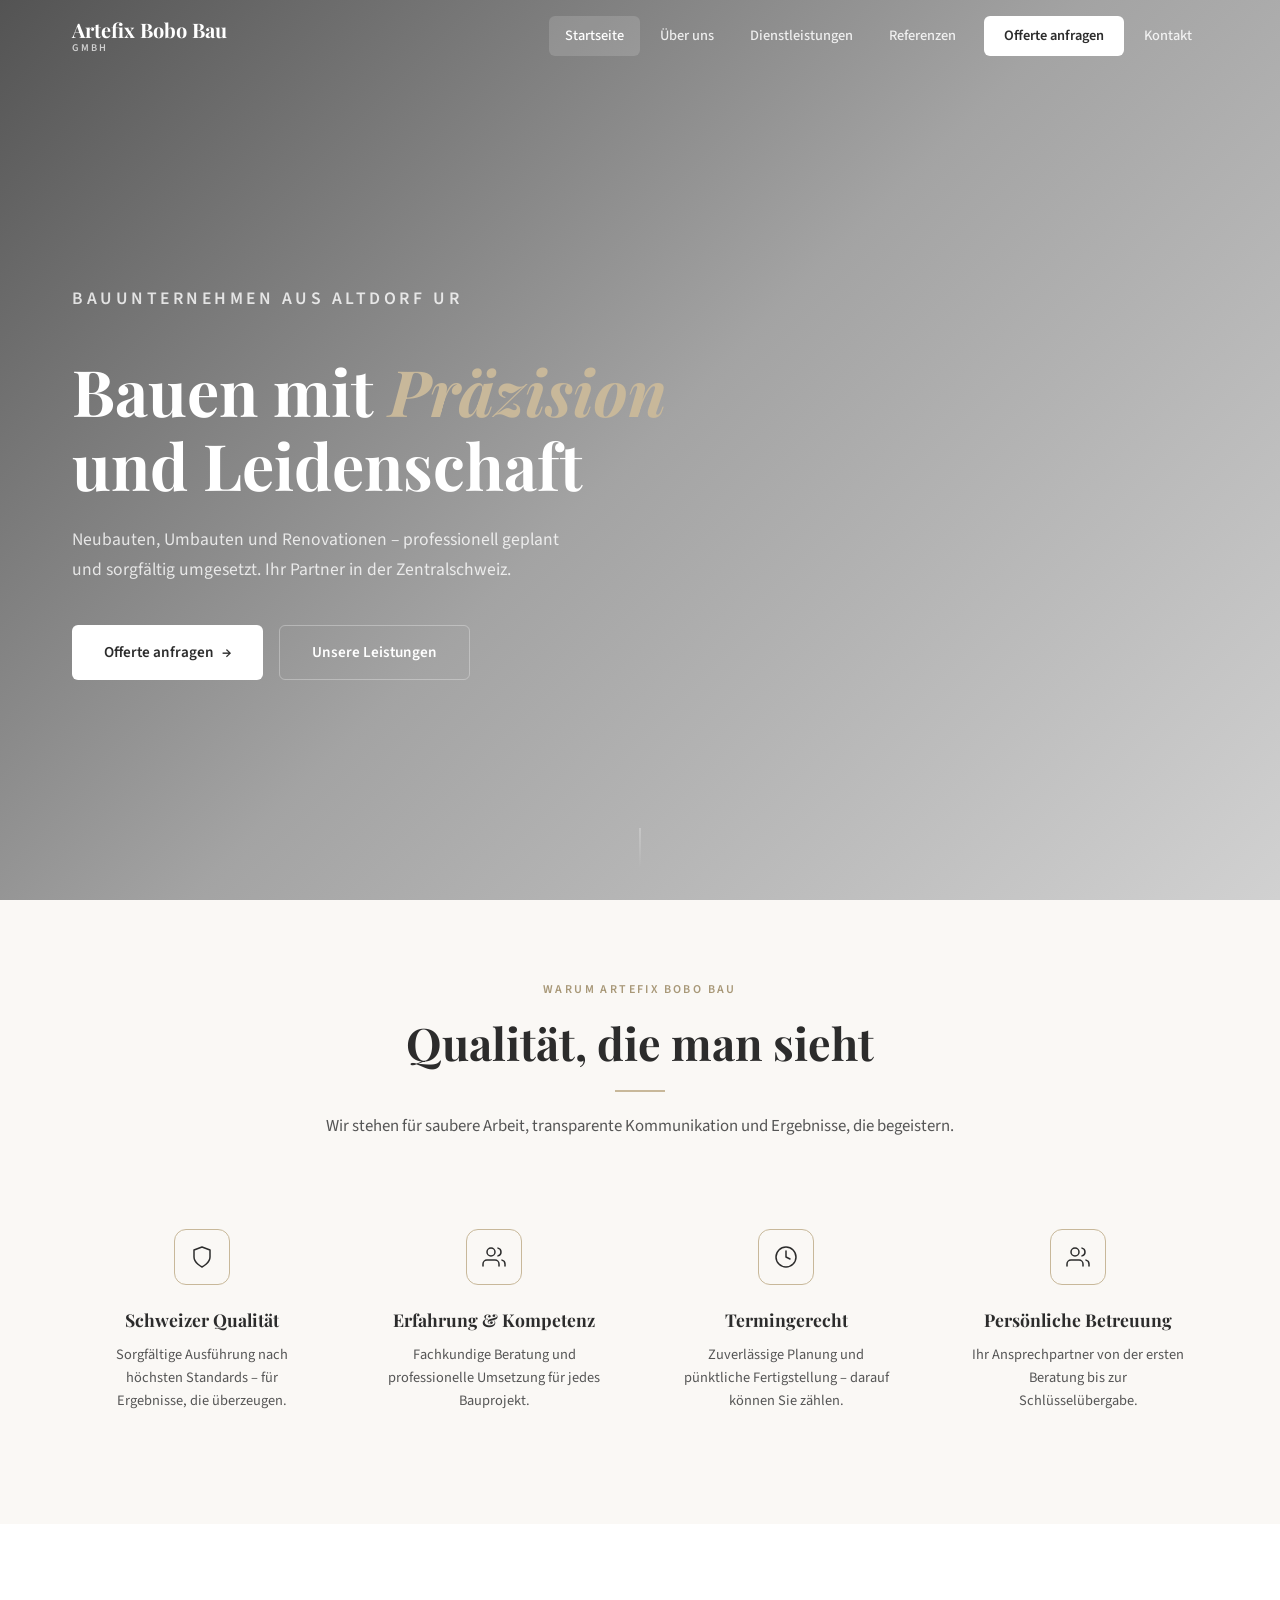
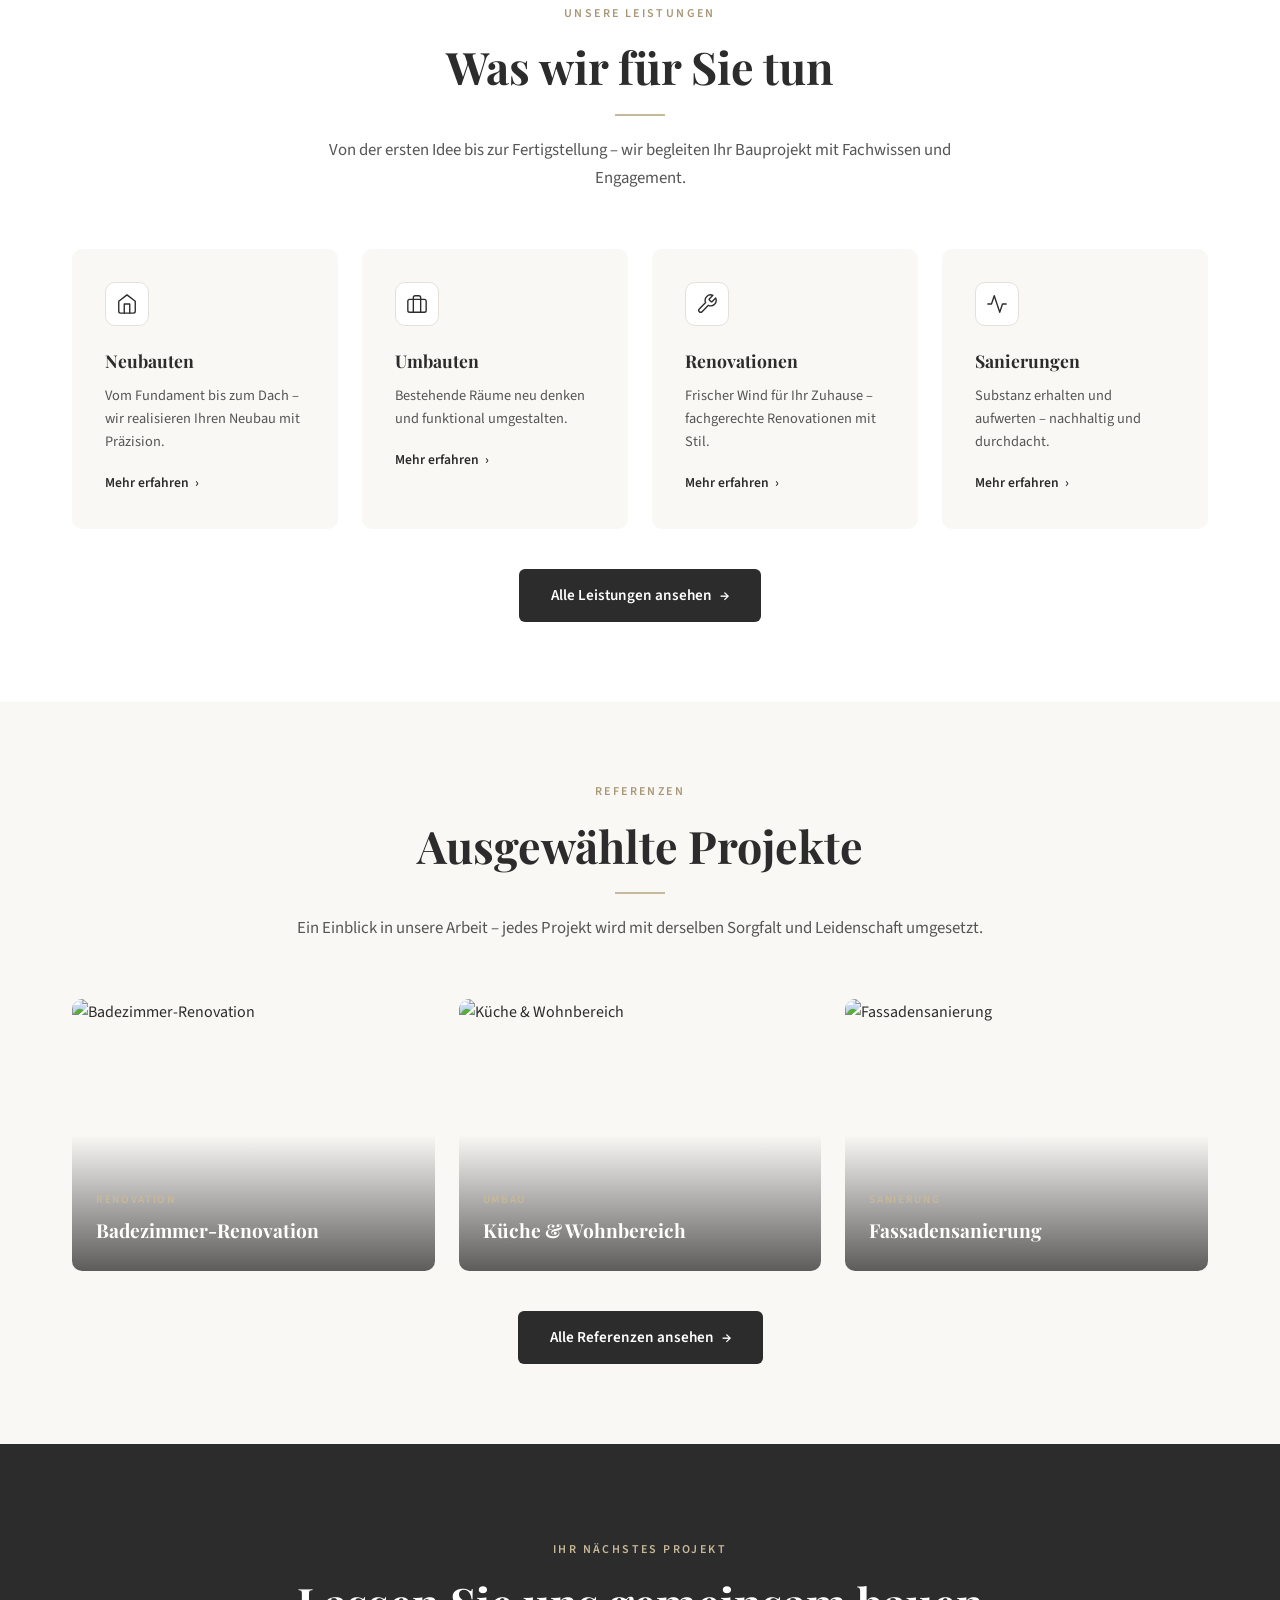
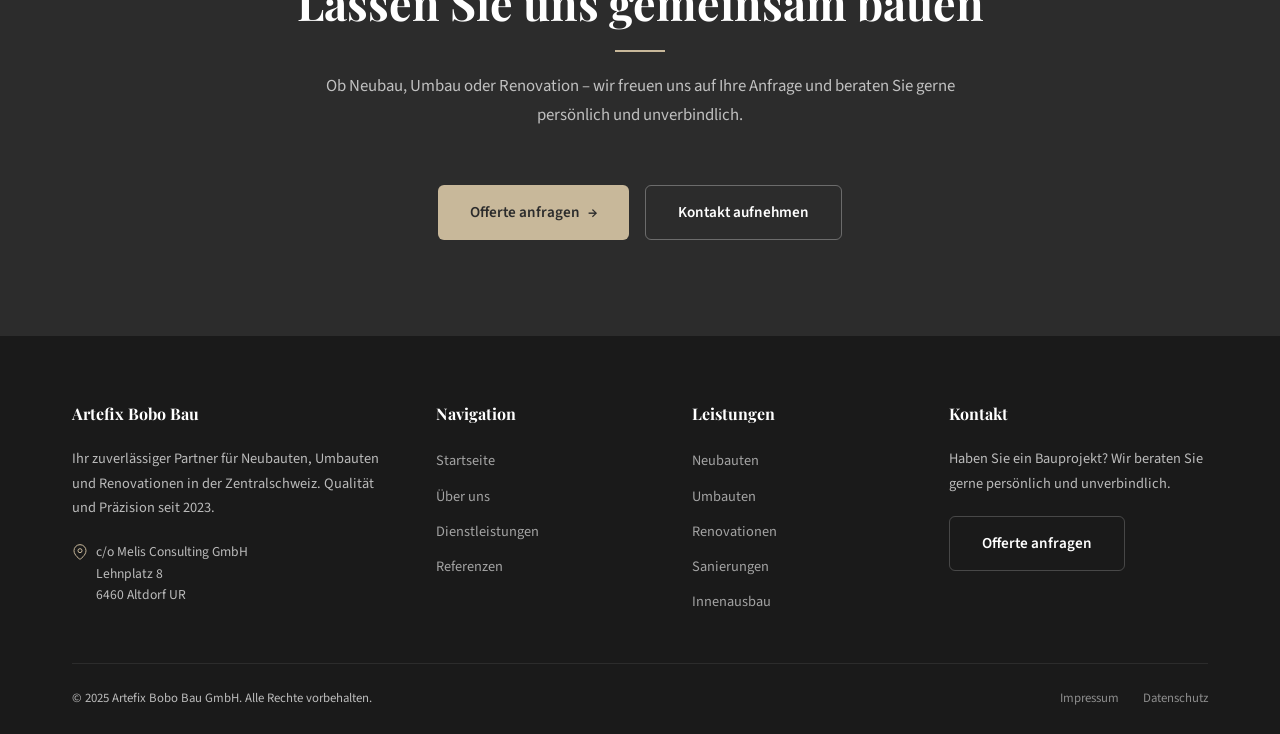
==== index.html @ a2125634 "Add files via upload" ====
<!DOCTYPE html>
<html lang="de">
<head>
  <!-- Zeichensatz und Viewport für responsive Darstellung -->
  <meta charset="UTF-8">
  <meta name="viewport" content="width=device-width, initial-scale=1.0">
  <title>Artefix Bobo Bau GmbH – Ihr Partner für Bau &amp; Renovation</title>
  <meta name="description" content="Artefix Bobo Bau GmbH – Ihr Bauunternehmen in Altdorf UR für Neubauten, Umbauten und Renovationen. Qualität und Präzision seit 2023.">

  <!-- Google Fonts – Playfair Display für Headlines, Source Sans 3 für Fliesstext -->
  <link rel="preconnect" href="https://fonts.googleapis.com">
  <link rel="preconnect" href="https://fonts.gstatic.com" crossorigin>
  <link href="https://fonts.googleapis.com/css2?family=Playfair+Display:ital,wght@0,400;0,700;1,400;1,700&family=Source+Sans+3:wght@300;400;500;600;700&display=swap" rel="stylesheet">

  <!-- Unser Stylesheet -->
  <link rel="stylesheet" href="style.css">
</head>
<body>

  <!-- ============================================================
       NAVIGATION – Die Hauptnavigation, fixiert oben am Bildschirm
       ============================================================ -->
  <nav class="navbar">
    <div class="container">
      <!-- Logo / Firmenname -->
      <a href="index.html" class="navbar-brand">
        <span class="brand-name">Artefix Bobo Bau</span>
        <span class="brand-sub">GMBH</span>
      </a>

      <!-- Desktop-Navigation – Links zu allen Seiten -->
      <ul class="nav-links">
        <li><a href="index.html" class="active">Startseite</a></li>
        <li><a href="ueber-uns.html">Über uns</a></li>
        <li><a href="dienstleistungen.html">Dienstleistungen</a></li>
        <li><a href="referenzen.html">Referenzen</a></li>
        <li><a href="offerte.html" class="nav-cta">Offerte anfragen</a></li>
        <li><a href="kontakt.html">Kontakt</a></li>
      </ul>

      <!-- Hamburger-Button für das mobile Menü (3 Striche) -->
      <button class="hamburger" aria-label="Menü öffnen">
        <span></span>
        <span></span>
        <span></span>
      </button>
    </div>
  </nav>

  <!-- Mobiles Menü – wird über JavaScript ein-/ausgeblendet -->
  <div class="mobile-menu">
    <a href="index.html">Startseite</a>
    <a href="ueber-uns.html">Über uns</a>
    <a href="dienstleistungen.html">Dienstleistungen</a>
    <a href="referenzen.html">Referenzen</a>
    <a href="offerte.html">Offerte anfragen</a>
    <a href="kontakt.html">Kontakt</a>
  </div>


  <!-- ============================================================
       HERO-BEREICH – Der grosse Einstieg mit Bild und Headline
       ============================================================ -->
  <section class="hero">
    <!-- Hintergrundbild -->
    <div class="hero-bg" style="background-image: url('https://d2xsxph8kpxj0f.cloudfront.net/310519663348252337/ZNyBL787S9xFMkHcUXksup/hero-construction-7pvhPLmcp8osfT7pZfqxTm.webp');"></div>

    <div class="container">
      <div class="hero-content">
        <!-- Kleine Überschrift über dem Haupttitel -->
        <p class="hero-eyebrow">Bauunternehmen aus Altdorf UR</p>

        <!-- Hauptüberschrift mit Akzentwort -->
        <h1>Bauen mit <span class="accent">Präzision</span> und Leidenschaft</h1>

        <!-- Kurzer Einführungstext -->
        <p>Neubauten, Umbauten und Renovationen – professionell geplant und sorgfältig umgesetzt. Ihr Partner in der Zentralschweiz.</p>

        <!-- CTA-Buttons -->
        <div class="hero-buttons">
          <a href="offerte.html" class="btn btn-primary">
            Offerte anfragen <span class="arrow">→</span>
          </a>
          <a href="dienstleistungen.html" class="btn btn-secondary">
            Unsere Leistungen
          </a>
        </div>
      </div>
    </div>

    <!-- Scroll-Hinweis unten im Hero -->
    <div class="hero-scroll">
      <div class="scroll-line"></div>
    </div>
  </section>


  <!-- ============================================================
       VERTRAUENSBEREICH – 4 Vorteile, die Vertrauen aufbauen
       ============================================================ -->
  <section class="trust-section">
    <div class="container">
      <!-- Sektionsüberschrift -->
      <div class="section-header fade-in">
        <p class="section-eyebrow">Warum Artefix Bobo Bau</p>
        <h2 class="section-title">Qualität, die man sieht</h2>
        <div class="section-line"></div>
        <p class="section-subtitle">Wir stehen für saubere Arbeit, transparente Kommunikation und Ergebnisse, die begeistern.</p>
      </div>

      <!-- Die 4 Vorteile als Karten -->
      <div class="trust-grid">
        <!-- Vorteil 1: Schweizer Qualität -->
        <div class="trust-item fade-in delay-1">
          <div class="trust-icon">
            <svg viewBox="0 0 24 24"><path d="M12 22s8-4 8-10V5l-8-3-8 3v7c0 6 8 10 8 10z"/></svg>
          </div>
          <h3>Schweizer Qualität</h3>
          <p>Sorgfältige Ausführung nach höchsten Standards – für Ergebnisse, die überzeugen.</p>
        </div>

        <!-- Vorteil 2: Erfahrung & Kompetenz -->
        <div class="trust-item fade-in delay-2">
          <div class="trust-icon">
            <svg viewBox="0 0 24 24"><path d="M17 21v-2a4 4 0 0 0-4-4H5a4 4 0 0 0-4 4v2"/><circle cx="9" cy="7" r="4"/><path d="M23 21v-2a4 4 0 0 0-3-3.87"/><path d="M16 3.13a4 4 0 0 1 0 7.75"/></svg>
          </div>
          <h3>Erfahrung &amp; Kompetenz</h3>
          <p>Fachkundige Beratung und professionelle Umsetzung für jedes Bauprojekt.</p>
        </div>

        <!-- Vorteil 3: Termingerecht -->
        <div class="trust-item fade-in delay-3">
          <div class="trust-icon">
            <svg viewBox="0 0 24 24"><circle cx="12" cy="12" r="10"/><polyline points="12 6 12 12 16 14"/></svg>
          </div>
          <h3>Termingerecht</h3>
          <p>Zuverlässige Planung und pünktliche Fertigstellung – darauf können Sie zählen.</p>
        </div>

        <!-- Vorteil 4: Persönliche Betreuung -->
        <div class="trust-item fade-in delay-4">
          <div class="trust-icon">
            <svg viewBox="0 0 24 24"><path d="M17 21v-2a4 4 0 0 0-4-4H5a4 4 0 0 0-4 4v2"/><circle cx="9" cy="7" r="4"/><path d="M23 21v-2a4 4 0 0 0-3-3.87"/><path d="M16 3.13a4 4 0 0 1 0 7.75"/></svg>
          </div>
          <h3>Persönliche Betreuung</h3>
          <p>Ihr Ansprechpartner von der ersten Beratung bis zur Schlüsselübergabe.</p>
        </div>
      </div>
    </div>
  </section>


  <!-- ============================================================
       DIENSTLEISTUNGEN-VORSCHAU – 4 Hauptleistungen als Karten
       ============================================================ -->
  <section class="services-preview">
    <div class="container">
      <div class="section-header fade-in">
        <p class="section-eyebrow">Unsere Leistungen</p>
        <h2 class="section-title">Was wir für Sie tun</h2>
        <div class="section-line"></div>
        <p class="section-subtitle">Von der ersten Idee bis zur Fertigstellung – wir begleiten Ihr Bauprojekt mit Fachwissen und Engagement.</p>
      </div>

      <div class="services-grid">
        <!-- Karte: Neubauten -->
        <a href="dienstleistungen.html" class="service-card fade-in delay-1">
          <div class="card-icon">
            <svg viewBox="0 0 24 24"><path d="M3 9l9-7 9 7v11a2 2 0 0 1-2 2H5a2 2 0 0 1-2-2z"/><polyline points="9 22 9 12 15 12 15 22"/></svg>
          </div>
          <h3>Neubauten</h3>
          <p>Vom Fundament bis zum Dach – wir realisieren Ihren Neubau mit Präzision.</p>
          <span class="card-link">Mehr erfahren <span class="arrow">›</span></span>
        </a>

        <!-- Karte: Umbauten -->
        <a href="dienstleistungen.html" class="service-card fade-in delay-2">
          <div class="card-icon">
            <svg viewBox="0 0 24 24"><rect x="2" y="7" width="20" height="14" rx="2" ry="2"/><path d="M16 21V5a2 2 0 0 0-2-2h-4a2 2 0 0 0-2 2v16"/></svg>
          </div>
          <h3>Umbauten</h3>
          <p>Bestehende Räume neu denken und funktional umgestalten.</p>
          <span class="card-link">Mehr erfahren <span class="arrow">›</span></span>
        </a>

        <!-- Karte: Renovationen -->
        <a href="dienstleistungen.html" class="service-card fade-in delay-3">
          <div class="card-icon">
            <svg viewBox="0 0 24 24"><path d="M14.7 6.3a1 1 0 0 0 0 1.4l1.6 1.6a1 1 0 0 0 1.4 0l3.77-3.77a6 6 0 0 1-7.94 7.94l-6.91 6.91a2.12 2.12 0 0 1-3-3l6.91-6.91a6 6 0 0 1 7.94-7.94l-3.76 3.76z"/></svg>
          </div>
          <h3>Renovationen</h3>
          <p>Frischer Wind für Ihr Zuhause – fachgerechte Renovationen mit Stil.</p>
          <span class="card-link">Mehr erfahren <span class="arrow">›</span></span>
        </a>

        <!-- Karte: Sanierungen -->
        <a href="dienstleistungen.html" class="service-card fade-in delay-4">
          <div class="card-icon">
            <svg viewBox="0 0 24 24"><polyline points="22 12 18 12 15 21 9 3 6 12 2 12"/></svg>
          </div>
          <h3>Sanierungen</h3>
          <p>Substanz erhalten und aufwerten – nachhaltig und durchdacht.</p>
          <span class="card-link">Mehr erfahren <span class="arrow">›</span></span>
        </a>
      </div>

      <div class="center-btn fade-in">
        <a href="dienstleistungen.html" class="btn btn-dark">Alle Leistungen ansehen <span class="arrow">→</span></a>
      </div>
    </div>
  </section>


  <!-- ============================================================
       REFERENZEN-VORSCHAU – 3 Beispielprojekte mit Bildern
       ============================================================ -->
  <section class="references-preview">
    <div class="container">
      <div class="section-header fade-in">
        <p class="section-eyebrow">Referenzen</p>
        <h2 class="section-title">Ausgewählte Projekte</h2>
        <div class="section-line"></div>
        <p class="section-subtitle">Ein Einblick in unsere Arbeit – jedes Projekt wird mit derselben Sorgfalt und Leidenschaft umgesetzt.</p>
      </div>

      <div class="references-grid">
        <!-- Referenz 1: Badezimmer -->
        <div class="reference-card fade-in delay-1">
          <img src="https://d2xsxph8kpxj0f.cloudfront.net/310519663348252337/ZNyBL787S9xFMkHcUXksup/renovation-bathroom-GT8gTVnNJyG546KEWqYM2K.webp" alt="Badezimmer-Renovation" loading="lazy">
          <div class="card-overlay">
            <span class="card-tag">Renovation</span>
            <span class="card-title">Badezimmer-Renovation</span>
          </div>
        </div>

        <!-- Referenz 2: Küche -->
        <div class="reference-card fade-in delay-2">
          <img src="https://d2xsxph8kpxj0f.cloudfront.net/310519663348252337/ZNyBL787S9xFMkHcUXksup/kitchen-remodel-B4FqkYWvM2LK8wR2ts5jp8.webp" alt="Küche & Wohnbereich" loading="lazy">
          <div class="card-overlay">
            <span class="card-tag">Umbau</span>
            <span class="card-title">Küche &amp; Wohnbereich</span>
          </div>
        </div>

        <!-- Referenz 3: Fassade -->
        <div class="reference-card fade-in delay-3">
          <img src="https://d2xsxph8kpxj0f.cloudfront.net/310519663348252337/ZNyBL787S9xFMkHcUXksup/facade-work-JnAajxdcUPLHYqiF4d6e9M.webp" alt="Fassadensanierung" loading="lazy">
          <div class="card-overlay">
            <span class="card-tag">Sanierung</span>
            <span class="card-title">Fassadensanierung</span>
          </div>
        </div>
      </div>

      <div class="center-btn fade-in">
        <a href="referenzen.html" class="btn btn-dark">Alle Referenzen ansehen <span class="arrow">→</span></a>
      </div>
    </div>
  </section>


  <!-- ============================================================
       CTA-BEREICH – Aufruf zum Handeln
       ============================================================ -->
  <section class="cta-section">
    <div class="container">
      <div class="section-header fade-in">
        <p class="section-eyebrow">Ihr nächstes Projekt</p>
        <h2 class="section-title">Lassen Sie uns gemeinsam bauen</h2>
        <div class="section-line"></div>
        <p class="section-subtitle">Ob Neubau, Umbau oder Renovation – wir freuen uns auf Ihre Anfrage und beraten Sie gerne persönlich und unverbindlich.</p>
      </div>
      <div class="cta-buttons fade-in">
        <a href="offerte.html" class="btn btn-primary">Offerte anfragen <span class="arrow">→</span></a>
        <a href="kontakt.html" class="btn btn-secondary">Kontakt aufnehmen</a>
      </div>
    </div>
  </section>


  <!-- ============================================================
       FOOTER – Der Fussbereich mit Firmendaten und Links
       ============================================================ -->
  <footer class="footer">
    <div class="container">
      <div class="footer-grid">
        <!-- Spalte 1: Firmeninfos -->
        <div class="footer-brand">
          <h4>Artefix Bobo Bau</h4>
          <p>Ihr zuverlässiger Partner für Neubauten, Umbauten und Renovationen in der Zentralschweiz. Qualität und Präzision seit 2023.</p>
          <div class="footer-address">
            <svg viewBox="0 0 24 24"><path d="M21 10c0 7-9 13-9 13s-9-6-9-13a9 9 0 0 1 18 0z"/><circle cx="12" cy="10" r="3"/></svg>
            <span>c/o Melis Consulting GmbH<br>Lehnplatz 8<br>6460 Altdorf UR</span>
          </div>
        </div>

        <!-- Spalte 2: Navigation -->
        <div class="footer-nav">
          <h4>Navigation</h4>
          <ul>
            <li><a href="index.html">Startseite</a></li>
            <li><a href="ueber-uns.html">Über uns</a></li>
            <li><a href="dienstleistungen.html">Dienstleistungen</a></li>
            <li><a href="referenzen.html">Referenzen</a></li>
          </ul>
        </div>

        <!-- Spalte 3: Leistungen -->
        <div class="footer-nav">
          <h4>Leistungen</h4>
          <ul>
            <li><a href="dienstleistungen.html">Neubauten</a></li>
            <li><a href="dienstleistungen.html">Umbauten</a></li>
            <li><a href="dienstleistungen.html">Renovationen</a></li>
            <li><a href="dienstleistungen.html">Sanierungen</a></li>
            <li><a href="dienstleistungen.html">Innenausbau</a></li>
          </ul>
        </div>

        <!-- Spalte 4: Kontakt-CTA -->
        <div class="footer-cta">
          <h4>Kontakt</h4>
          <p>Haben Sie ein Bauprojekt? Wir beraten Sie gerne persönlich und unverbindlich.</p>
          <a href="offerte.html" class="btn btn-outline" style="color:#fff; border-color:rgba(255,255,255,0.2);">Offerte anfragen</a>
        </div>
      </div>

      <!-- Unterer Footer mit Copyright und rechtlichen Links -->
      <div class="footer-bottom">
        <span>&copy; 2025 Artefix Bobo Bau GmbH. Alle Rechte vorbehalten.</span>
        <div class="footer-legal">
          <a href="impressum.html">Impressum</a>
          <a href="datenschutz.html">Datenschutz</a>
        </div>
      </div>
    </div>
  </footer>

  <!-- JavaScript am Ende der Seite laden -->
  <script src="script.js"></script>
</body>
</html>
---- style.css ----
/* ============================================================
   style.css – Hauptstylesheet der Artefix Bobo Bau GmbH Website
   
   Design: «Alpine Precision» – Schweizer Minimalismus
   Farben: Warmweiss (#FAF8F5), Anthrazit (#2C2C2C), Sand (#C8B89A)
   Schriften: Playfair Display (Headlines), Source Sans 3 (Body)
   
   Dieses Stylesheet enthält alle Styles für die gesamte Website.
   Es ist in logische Abschnitte unterteilt, damit man sich
   schnell zurechtfindet.
   ============================================================ */

/* --- Grundeinstellungen (Reset & Basis) --- */
/* Damit alle Browser gleich aussehen, setzen wir Abstände zurück */
*, *::before, *::after {
  margin: 0;
  padding: 0;
  box-sizing: border-box;
}

/* CSS-Variablen – unsere Farbpalette und Schriften als zentrale Werte */
:root {
  --white: #FFFFFF;
  --warm-white: #FAF8F5;
  --sand-light: #E8E0D4;
  --sand: #C8B89A;
  --sand-dark: #A89878;
  --anthracite: #2C2C2C;
  --anthracite-light: #3D3D3D;
  --charcoal: #1A1A1A;
  --text-body: #555555;
  --text-muted: #888888;
  --border-light: #E5E0DA;
  --font-display: 'Playfair Display', Georgia, serif;
  --font-body: 'Source Sans 3', 'Segoe UI', Arial, sans-serif;
  --shadow-sm: 0 1px 3px rgba(0,0,0,0.06);
  --shadow-md: 0 4px 12px rgba(0,0,0,0.08);
  --shadow-lg: 0 8px 30px rgba(0,0,0,0.12);
  --transition: 0.3s ease;
}

/* Grundlegende Body-Einstellungen */
html {
  scroll-behavior: smooth;
  font-size: 16px;
}

body {
  font-family: var(--font-body);
  color: var(--anthracite);
  background-color: var(--white);
  line-height: 1.7;
  -webkit-font-smoothing: antialiased;
  -moz-osx-font-smoothing: grayscale;
}

/* Standard-Links */
a {
  color: inherit;
  text-decoration: none;
  transition: color var(--transition);
}

/* Bilder sollen nie über ihren Container hinausragen */
img {
  max-width: 100%;
  height: auto;
  display: block;
}

/* Container – zentriert den Inhalt und gibt seitlichen Abstand */
.container {
  width: 100%;
  max-width: 1200px;
  margin: 0 auto;
  padding: 0 1rem;
}

@media (min-width: 768px) {
  .container { padding: 0 1.5rem; }
}
@media (min-width: 1024px) {
  .container { padding: 0 2rem; }
}


/* ============================================================
   NAVIGATION – Die Hauptnavigation oben auf jeder Seite
   ============================================================ */

/* Der Navigationsbalken, fixiert oben am Bildschirm */
.navbar {
  position: fixed;
  top: 0;
  left: 0;
  right: 0;
  z-index: 1000;
  padding: 1rem 0;
  transition: background var(--transition), padding var(--transition), box-shadow var(--transition);
}

/* Wenn man scrollt, bekommt die Navigation einen Hintergrund */
.navbar.scrolled {
  background: rgba(255, 255, 255, 0.97);
  padding: 0.6rem 0;
  box-shadow: var(--shadow-sm);
  backdrop-filter: blur(10px);
}

.navbar .container {
  display: flex;
  align-items: center;
  justify-content: space-between;
}

/* Logo / Firmenname in der Navigation */
.navbar-brand {
  display: flex;
  flex-direction: column;
  line-height: 1.2;
}

.navbar-brand .brand-name {
  font-family: var(--font-display);
  font-size: 1.25rem;
  font-weight: 700;
  color: var(--white);
  transition: color var(--transition);
}

.navbar-brand .brand-sub {
  font-size: 0.65rem;
  font-weight: 600;
  letter-spacing: 0.2em;
  text-transform: uppercase;
  color: rgba(255,255,255,0.7);
  transition: color var(--transition);
}

/* Wenn gescrollt wird, werden die Texte dunkel */
.navbar.scrolled .brand-name { color: var(--anthracite); }
.navbar.scrolled .brand-sub { color: var(--text-muted); }

/* Desktop-Navigation – die Links nebeneinander */
.nav-links {
  display: none;
  list-style: none;
  align-items: center;
  gap: 0.25rem;
}

@media (min-width: 900px) {
  .nav-links { display: flex; }
}

.nav-links a {
  display: inline-block;
  padding: 0.5rem 1rem;
  font-size: 0.9rem;
  font-weight: 500;
  color: rgba(255,255,255,0.85);
  border-radius: 6px;
  transition: all var(--transition);
}

.nav-links a:hover {
  color: var(--white);
  background: rgba(255,255,255,0.1);
}

.nav-links a.active {
  color: var(--white);
  background: rgba(255,255,255,0.15);
}

.navbar.scrolled .nav-links a {
  color: var(--anthracite);
}

.navbar.scrolled .nav-links a:hover {
  color: var(--anthracite);
  background: var(--warm-white);
}

.navbar.scrolled .nav-links a.active {
  color: var(--anthracite);
  background: var(--warm-white);
}

/* CTA-Button in der Navigation (z.B. "Offerte anfragen") */
.nav-links .nav-cta {
  background: var(--white);
  color: var(--anthracite) !important;
  font-weight: 600;
  padding: 0.5rem 1.25rem;
  border-radius: 6px;
  margin-left: 0.5rem;
}

.nav-links .nav-cta:hover {
  background: var(--sand-light);
}

.navbar.scrolled .nav-links .nav-cta {
  background: var(--anthracite);
  color: var(--white) !important;
}

.navbar.scrolled .nav-links .nav-cta:hover {
  background: var(--anthracite-light);
}


/* --- Hamburger-Menü (Mobile) --- */
/* Der Button mit den drei Strichen für Mobile */
.hamburger {
  display: flex;
  flex-direction: column;
  gap: 5px;
  background: none;
  border: none;
  cursor: pointer;
  padding: 4px;
  z-index: 1001;
}

@media (min-width: 900px) {
  .hamburger { display: none; }
}

.hamburger span {
  display: block;
  width: 24px;
  height: 2px;
  background: var(--white);
  border-radius: 2px;
  transition: all var(--transition);
}

.navbar.scrolled .hamburger span {
  background: var(--anthracite);
}

/* Animation wenn das Menü offen ist */
.hamburger.open span:nth-child(1) {
  transform: translateY(7px) rotate(45deg);
}
.hamburger.open span:nth-child(2) {
  opacity: 0;
}
.hamburger.open span:nth-child(3) {
  transform: translateY(-7px) rotate(-45deg);
}

/* Das mobile Menü, das von oben reinfährt */
.mobile-menu {
  position: fixed;
  top: 0;
  left: 0;
  right: 0;
  bottom: 0;
  background: var(--white);
  z-index: 999;
  display: flex;
  flex-direction: column;
  justify-content: center;
  align-items: center;
  gap: 0.5rem;
  transform: translateY(-100%);
  transition: transform 0.4s ease;
}

.mobile-menu.open {
  transform: translateY(0);
}

.mobile-menu a {
  font-family: var(--font-display);
  font-size: 1.5rem;
  color: var(--anthracite);
  padding: 0.75rem 2rem;
  border-radius: 8px;
  transition: background var(--transition);
}

.mobile-menu a:hover {
  background: var(--warm-white);
}


/* ============================================================
   HERO-BEREICH – Der grosse Einstiegsbereich auf der Startseite
   ============================================================ */

.hero {
  position: relative;
  min-height: 100vh;
  display: flex;
  align-items: center;
  overflow: hidden;
}

/* Das Hintergrundbild des Hero-Bereichs */
.hero-bg {
  position: absolute;
  inset: 0;
  background-size: cover;
  background-position: center;
  background-repeat: no-repeat;
}

/* Dunkler Verlauf über dem Bild, damit der Text lesbar ist */
.hero-bg::after {
  content: '';
  position: absolute;
  inset: 0;
  background: linear-gradient(
    135deg,
    rgba(26, 26, 26, 0.75) 0%,
    rgba(26, 26, 26, 0.4) 50%,
    rgba(26, 26, 26, 0.2) 100%
  );
}

.hero-content {
  position: relative;
  z-index: 2;
  max-width: 650px;
  padding: 8rem 0 4rem;
}

/* Kleine Überschrift über dem Haupttitel */
.hero-eyebrow {
  font-size: 0.75rem;
  font-weight: 600;
  letter-spacing: 0.2em;
  text-transform: uppercase;
  color: var(--sand);
  margin-bottom: 1.5rem;
}

.hero h1 {
  font-family: var(--font-display);
  font-size: clamp(2.5rem, 5vw, 4rem);
  font-weight: 700;
  color: var(--white);
  line-height: 1.15;
  margin-bottom: 1.5rem;
}

/* Das Akzentwort in der Headline (z.B. "Präzision") */
.hero h1 .accent {
  color: var(--sand);
  font-style: italic;
}

.hero p {
  font-size: 1.1rem;
  color: rgba(255,255,255,0.8);
  line-height: 1.7;
  margin-bottom: 2.5rem;
  max-width: 500px;
}

/* Buttons im Hero-Bereich */
.hero-buttons {
  display: flex;
  flex-wrap: wrap;
  gap: 1rem;
}

/* Scroll-Hinweis unten im Hero */
.hero-scroll {
  position: absolute;
  bottom: 2rem;
  left: 50%;
  transform: translateX(-50%);
  z-index: 2;
  display: flex;
  flex-direction: column;
  align-items: center;
  gap: 0.5rem;
  color: rgba(255,255,255,0.5);
  font-size: 0.75rem;
  letter-spacing: 0.1em;
}

.hero-scroll .scroll-line {
  width: 1px;
  height: 40px;
  background: linear-gradient(to bottom, rgba(255,255,255,0.5), transparent);
  animation: scrollPulse 2s ease-in-out infinite;
}

@keyframes scrollPulse {
  0%, 100% { opacity: 0.3; }
  50% { opacity: 1; }
}


/* ============================================================
   BUTTONS – Verschiedene Button-Stile
   ============================================================ */

.btn {
  display: inline-flex;
  align-items: center;
  gap: 0.5rem;
  padding: 0.85rem 2rem;
  font-family: var(--font-body);
  font-size: 0.95rem;
  font-weight: 600;
  border: none;
  border-radius: 6px;
  cursor: pointer;
  transition: all var(--transition);
  text-decoration: none;
}

/* Primärer Button – heller Hintergrund */
.btn-primary {
  background: var(--white);
  color: var(--anthracite);
}

.btn-primary:hover {
  background: var(--sand-light);
  transform: translateY(-1px);
}

/* Sekundärer Button – durchsichtiger Rand */
.btn-secondary {
  background: transparent;
  color: var(--white);
  border: 1px solid rgba(255,255,255,0.3);
}

.btn-secondary:hover {
  background: rgba(255,255,255,0.1);
  border-color: rgba(255,255,255,0.5);
}

/* Dunkler Button */
.btn-dark {
  background: var(--anthracite);
  color: var(--white);
}

.btn-dark:hover {
  background: var(--anthracite-light);
  transform: translateY(-1px);
}

/* Outline-Button (dunkler Rand) */
.btn-outline {
  background: transparent;
  color: var(--anthracite);
  border: 1px solid var(--border-light);
}

.btn-outline:hover {
  background: var(--warm-white);
  border-color: var(--sand);
}

/* Pfeil-Symbol im Button */
.btn .arrow {
  transition: transform var(--transition);
}
.btn:hover .arrow {
  transform: translateX(3px);
}


/* ============================================================
   SEKTIONS-ÜBERSCHRIFTEN – Einheitliche Titel für alle Bereiche
   ============================================================ */

.section-header {
  text-align: center;
  max-width: 700px;
  margin: 0 auto 3.5rem;
}

.section-eyebrow {
  font-size: 0.75rem;
  font-weight: 600;
  letter-spacing: 0.2em;
  text-transform: uppercase;
  color: var(--sand-dark);
  margin-bottom: 1rem;
}

.section-title {
  font-family: var(--font-display);
  font-size: clamp(1.8rem, 3.5vw, 2.8rem);
  font-weight: 700;
  color: var(--anthracite);
  line-height: 1.2;
  margin-bottom: 1rem;
}

.section-line {
  width: 50px;
  height: 2px;
  background: var(--sand);
  margin: 1.25rem auto;
}

.section-subtitle {
  font-size: 1.05rem;
  color: var(--text-body);
  line-height: 1.7;
}


/* ============================================================
   VORTEILE-BEREICH – Die 4 Vorteile auf der Startseite
   ============================================================ */

.trust-section {
  padding: 5rem 0;
  background: var(--warm-white);
}

.trust-grid {
  display: grid;
  grid-template-columns: repeat(auto-fit, minmax(240px, 1fr));
  gap: 2rem;
}

.trust-item {
  text-align: center;
  padding: 2rem 1.5rem;
}

.trust-icon {
  width: 56px;
  height: 56px;
  margin: 0 auto 1.25rem;
  display: flex;
  align-items: center;
  justify-content: center;
  border: 1.5px solid var(--sand);
  border-radius: 12px;
  color: var(--anthracite);
}

.trust-icon svg {
  width: 24px;
  height: 24px;
  stroke: var(--anthracite);
  fill: none;
  stroke-width: 1.5;
  stroke-linecap: round;
  stroke-linejoin: round;
}

.trust-item h3 {
  font-family: var(--font-display);
  font-size: 1.1rem;
  font-weight: 700;
  margin-bottom: 0.5rem;
}

.trust-item p {
  font-size: 0.9rem;
  color: var(--text-body);
  line-height: 1.6;
}


/* ============================================================
   DIENSTLEISTUNGEN-VORSCHAU – Karten auf der Startseite
   ============================================================ */

.services-preview {
  padding: 5rem 0;
  background: var(--white);
}

.services-grid {
  display: grid;
  grid-template-columns: repeat(auto-fit, minmax(260px, 1fr));
  gap: 1.5rem;
  margin-bottom: 2.5rem;
}

.service-card {
  background: var(--warm-white);
  border-radius: 10px;
  padding: 2rem;
  transition: all var(--transition);
  border: 1px solid transparent;
}

.service-card:hover {
  transform: translateY(-4px);
  box-shadow: var(--shadow-md);
  border-color: var(--sand-light);
}

.service-card .card-icon {
  width: 44px;
  height: 44px;
  margin-bottom: 1.25rem;
  display: flex;
  align-items: center;
  justify-content: center;
  background: var(--white);
  border-radius: 10px;
  border: 1px solid var(--border-light);
}

.service-card .card-icon svg {
  width: 22px;
  height: 22px;
  stroke: var(--anthracite);
  fill: none;
  stroke-width: 1.5;
  stroke-linecap: round;
  stroke-linejoin: round;
}

.service-card h3 {
  font-family: var(--font-display);
  font-size: 1.1rem;
  font-weight: 700;
  margin-bottom: 0.5rem;
}

.service-card p {
  font-size: 0.9rem;
  color: var(--text-body);
  line-height: 1.6;
  margin-bottom: 1rem;
}

.service-card .card-link {
  font-size: 0.85rem;
  font-weight: 600;
  color: var(--anthracite);
  display: inline-flex;
  align-items: center;
  gap: 0.35rem;
}

.service-card:hover .card-link {
  color: var(--sand-dark);
}

.center-btn {
  text-align: center;
}


/* ============================================================
   REFERENZEN-VORSCHAU – Projektbilder auf der Startseite
   ============================================================ */

.references-preview {
  padding: 5rem 0;
  background: var(--warm-white);
}

.references-grid {
  display: grid;
  grid-template-columns: repeat(auto-fit, minmax(300px, 1fr));
  gap: 1.5rem;
  margin-bottom: 2.5rem;
}

.reference-card {
  position: relative;
  border-radius: 10px;
  overflow: hidden;
  aspect-ratio: 4/3;
  cursor: pointer;
}

.reference-card img {
  width: 100%;
  height: 100%;
  object-fit: cover;
  transition: transform 0.5s ease;
}

.reference-card:hover img {
  transform: scale(1.05);
}

.reference-card .card-overlay {
  position: absolute;
  inset: 0;
  background: linear-gradient(to top, rgba(26,26,26,0.7) 0%, transparent 50%);
  display: flex;
  flex-direction: column;
  justify-content: flex-end;
  padding: 1.5rem;
}

.reference-card .card-tag {
  font-size: 0.7rem;
  font-weight: 600;
  letter-spacing: 0.15em;
  text-transform: uppercase;
  color: var(--sand);
  margin-bottom: 0.35rem;
}

.reference-card .card-title {
  font-family: var(--font-display);
  font-size: 1.2rem;
  font-weight: 700;
  color: var(--white);
}


/* ============================================================
   CTA-BEREICH – "Lassen Sie uns gemeinsam bauen"
   ============================================================ */

.cta-section {
  padding: 6rem 0;
  background: var(--anthracite);
  text-align: center;
}

.cta-section .section-eyebrow {
  color: var(--sand);
}

.cta-section .section-title {
  color: var(--white);
}

.cta-section .section-subtitle {
  color: rgba(255,255,255,0.7);
}

.cta-section .section-line {
  background: var(--sand);
}

.cta-buttons {
  display: flex;
  flex-wrap: wrap;
  justify-content: center;
  gap: 1rem;
  margin-top: 2rem;
}

.cta-section .btn-primary {
  background: var(--sand);
  color: var(--anthracite);
}

.cta-section .btn-primary:hover {
  background: var(--sand-dark);
}


/* ============================================================
   PAGE-HEADER – Seitenüberschrift auf Unterseiten
   ============================================================ */

.page-header {
  padding: 9rem 0 3rem;
  background-size: cover;
  background-position: center;
  position: relative;
}

.page-header::after {
  content: '';
  position: absolute;
  inset: 0;
  background: linear-gradient(135deg, rgba(26,26,26,0.8) 0%, rgba(26,26,26,0.5) 100%);
}

.page-header .container {
  position: relative;
  z-index: 2;
}

.page-header .page-eyebrow {
  font-size: 0.7rem;
  font-weight: 600;
  letter-spacing: 0.2em;
  text-transform: uppercase;
  color: var(--sand);
  margin-bottom: 1rem;
}

.page-header h1 {
  font-family: var(--font-display);
  font-size: clamp(2rem, 4vw, 3.2rem);
  font-weight: 700;
  color: var(--white);
  font-style: italic;
}

.page-header .header-line {
  width: 50px;
  height: 2px;
  background: var(--sand);
  margin-top: 1.5rem;
}


/* ============================================================
   ÜBER UNS SEITE
   ============================================================ */

.about-content {
  padding: 5rem 0;
}

.about-grid {
  display: grid;
  grid-template-columns: 1fr;
  gap: 3rem;
  align-items: center;
}

@media (min-width: 768px) {
  .about-grid {
    grid-template-columns: 1fr 1fr;
  }
}

.about-text .about-label {
  font-size: 0.7rem;
  font-weight: 600;
  letter-spacing: 0.2em;
  text-transform: uppercase;
  color: var(--sand-dark);
  margin-bottom: 0.75rem;
}

.about-text h2 {
  font-family: var(--font-display);
  font-size: 1.8rem;
  font-weight: 700;
  margin-bottom: 1.5rem;
  line-height: 1.3;
}

.about-text p {
  font-size: 1rem;
  color: var(--text-body);
  line-height: 1.8;
  margin-bottom: 1rem;
}

.about-image {
  border-radius: 10px;
  overflow: hidden;
  aspect-ratio: 4/3;
}

.about-image img {
  width: 100%;
  height: 100%;
  object-fit: cover;
}

/* Werte-Bereich auf der Über-uns-Seite */
.values-section {
  padding: 5rem 0;
  background: var(--warm-white);
}

.values-grid {
  display: grid;
  grid-template-columns: repeat(auto-fit, minmax(250px, 1fr));
  gap: 2rem;
}

.value-card {
  background: var(--white);
  padding: 2rem;
  border-radius: 10px;
  border: 1px solid var(--border-light);
  transition: all var(--transition);
}

.value-card:hover {
  transform: translateY(-3px);
  box-shadow: var(--shadow-md);
}

.value-card h3 {
  font-family: var(--font-display);
  font-size: 1.1rem;
  font-weight: 700;
  margin-bottom: 0.5rem;
}

.value-card p {
  font-size: 0.9rem;
  color: var(--text-body);
  line-height: 1.6;
}

/* Firmendaten-Bereich */
.company-data {
  padding: 5rem 0;
}

.data-grid {
  display: grid;
  grid-template-columns: repeat(auto-fit, minmax(200px, 1fr));
  gap: 1.5rem;
  background: var(--warm-white);
  padding: 2.5rem;
  border-radius: 10px;
}

.data-item {
  text-align: center;
}

.data-item .data-label {
  font-size: 0.75rem;
  font-weight: 600;
  letter-spacing: 0.1em;
  text-transform: uppercase;
  color: var(--text-muted);
  margin-bottom: 0.35rem;
}

.data-item .data-value {
  font-family: var(--font-display);
  font-size: 1rem;
  font-weight: 700;
  color: var(--anthracite);
}


/* ============================================================
   DIENSTLEISTUNGEN-SEITE – Alle 8 Leistungskarten
   ============================================================ */

.services-full {
  padding: 5rem 0;
}

.services-intro {
  text-align: center;
  max-width: 700px;
  margin: 0 auto 3rem;
  font-size: 1.05rem;
  color: var(--text-body);
  line-height: 1.7;
}

.services-full-grid {
  display: grid;
  grid-template-columns: repeat(auto-fit, minmax(280px, 1fr));
  gap: 1.5rem;
}

.service-full-card {
  background: var(--warm-white);
  border-radius: 10px;
  padding: 2rem;
  border: 1px solid transparent;
  transition: all var(--transition);
}

.service-full-card:hover {
  transform: translateY(-4px);
  box-shadow: var(--shadow-md);
  border-color: var(--sand-light);
}

.service-full-card .card-icon {
  width: 48px;
  height: 48px;
  margin-bottom: 1.25rem;
  display: flex;
  align-items: center;
  justify-content: center;
  background: var(--white);
  border-radius: 10px;
  border: 1px solid var(--border-light);
}

.service-full-card .card-icon svg {
  width: 22px;
  height: 22px;
  stroke: var(--anthracite);
  fill: none;
  stroke-width: 1.5;
  stroke-linecap: round;
  stroke-linejoin: round;
}

.service-full-card h3 {
  font-family: var(--font-display);
  font-size: 1.15rem;
  font-weight: 700;
  margin-bottom: 0.75rem;
}

.service-full-card p {
  font-size: 0.9rem;
  color: var(--text-body);
  line-height: 1.7;
}

.services-cta {
  text-align: center;
  margin-top: 3rem;
}


/* ============================================================
   REFERENZEN-SEITE – Projektgalerie
   ============================================================ */

.references-full {
  padding: 5rem 0;
}

.references-notice {
  display: flex;
  align-items: center;
  gap: 0.75rem;
  background: var(--warm-white);
  padding: 1rem 1.5rem;
  border-radius: 8px;
  margin-bottom: 3rem;
  font-size: 0.9rem;
  color: var(--text-body);
}

.references-notice svg {
  flex-shrink: 0;
  width: 20px;
  height: 20px;
  stroke: var(--text-muted);
  fill: none;
  stroke-width: 1.5;
}

.references-full-grid {
  display: grid;
  grid-template-columns: repeat(auto-fit, minmax(320px, 1fr));
  gap: 1.5rem;
}

.ref-card {
  border-radius: 10px;
  overflow: hidden;
  background: var(--warm-white);
  transition: all var(--transition);
}

.ref-card:hover {
  transform: translateY(-4px);
  box-shadow: var(--shadow-lg);
}

.ref-card-image {
  aspect-ratio: 16/10;
  overflow: hidden;
  position: relative;
}

.ref-card-image img {
  width: 100%;
  height: 100%;
  object-fit: cover;
  transition: transform 0.5s ease;
}

.ref-card:hover .ref-card-image img {
  transform: scale(1.05);
}

.ref-card-image .ref-tag {
  position: absolute;
  top: 1rem;
  left: 1rem;
  background: var(--white);
  padding: 0.3rem 0.75rem;
  border-radius: 4px;
  font-size: 0.7rem;
  font-weight: 600;
  letter-spacing: 0.1em;
  text-transform: uppercase;
  color: var(--anthracite);
}

.ref-card-body {
  padding: 1.5rem;
}

.ref-card-body h3 {
  font-family: var(--font-display);
  font-size: 1.15rem;
  font-weight: 700;
  margin-bottom: 0.5rem;
}

.ref-card-body p {
  font-size: 0.9rem;
  color: var(--text-body);
  line-height: 1.6;
}


/* ============================================================
   FORMULARE – Offerte & Kontakt
   ============================================================ */

.form-section {
  padding: 5rem 0;
}

.form-layout {
  display: grid;
  grid-template-columns: 1fr;
  gap: 3rem;
}

@media (min-width: 768px) {
  .form-layout {
    grid-template-columns: 1fr 1.2fr;
    gap: 4rem;
  }
}

.form-info h2 {
  font-family: var(--font-display);
  font-size: 1.8rem;
  font-weight: 700;
  margin-bottom: 1rem;
  line-height: 1.3;
}

.form-info > p {
  font-size: 1rem;
  color: var(--text-body);
  line-height: 1.7;
  margin-bottom: 2rem;
}

.form-benefits {
  list-style: none;
  display: flex;
  flex-direction: column;
  gap: 0.75rem;
}

.form-benefits li {
  display: flex;
  align-items: center;
  gap: 0.75rem;
  font-size: 0.95rem;
  color: var(--text-body);
}

.form-benefits li svg {
  width: 18px;
  height: 18px;
  stroke: var(--sand-dark);
  fill: none;
  stroke-width: 2;
  flex-shrink: 0;
}

/* Kontaktinformationen */
.contact-details {
  display: flex;
  flex-direction: column;
  gap: 1.5rem;
  margin-top: 2rem;
}

.contact-item {
  display: flex;
  gap: 1rem;
  align-items: flex-start;
}

.contact-item .contact-icon {
  width: 40px;
  height: 40px;
  display: flex;
  align-items: center;
  justify-content: center;
  background: var(--warm-white);
  border-radius: 10px;
  flex-shrink: 0;
}

.contact-item .contact-icon svg {
  width: 18px;
  height: 18px;
  stroke: var(--anthracite);
  fill: none;
  stroke-width: 1.5;
}

.contact-item h4 {
  font-family: var(--font-display);
  font-size: 1rem;
  font-weight: 700;
  margin-bottom: 0.2rem;
}

.contact-item p {
  font-size: 0.9rem;
  color: var(--text-body);
  line-height: 1.5;
}

/* Formular-Felder */
.form-card {
  background: var(--warm-white);
  padding: 2.5rem;
  border-radius: 10px;
}

.form-row {
  display: grid;
  grid-template-columns: 1fr;
  gap: 1.25rem;
  margin-bottom: 1.25rem;
}

@media (min-width: 500px) {
  .form-row.two-col {
    grid-template-columns: 1fr 1fr;
  }
}

.form-group label {
  display: block;
  font-size: 0.85rem;
  font-weight: 600;
  color: var(--anthracite);
  margin-bottom: 0.4rem;
}

.form-group label .required {
  color: #c0392b;
}

.form-group input,
.form-group select,
.form-group textarea {
  width: 100%;
  padding: 0.75rem 1rem;
  font-family: var(--font-body);
  font-size: 0.95rem;
  color: var(--anthracite);
  background: var(--white);
  border: 1px solid var(--border-light);
  border-radius: 6px;
  transition: border-color var(--transition), box-shadow var(--transition);
  outline: none;
}

.form-group input:focus,
.form-group select:focus,
.form-group textarea:focus {
  border-color: var(--sand);
  box-shadow: 0 0 0 3px rgba(200, 184, 154, 0.15);
}

.form-group textarea {
  min-height: 120px;
  resize: vertical;
}

.form-group select {
  appearance: none;
  background-image: url("data:image/svg+xml,%3Csvg xmlns='http://www.w3.org/2000/svg' width='12' height='12' viewBox='0 0 24 24' fill='none' stroke='%23888' stroke-width='2'%3E%3Cpath d='M6 9l6 6 6-6'/%3E%3C/svg%3E");
  background-repeat: no-repeat;
  background-position: right 1rem center;
  padding-right: 2.5rem;
}

.form-submit {
  margin-top: 1.5rem;
}

.form-submit .btn {
  width: 100%;
  justify-content: center;
}

.form-note {
  font-size: 0.8rem;
  color: var(--text-muted);
  margin-top: 1rem;
}


/* ============================================================
   IMPRESSUM & DATENSCHUTZ – Rechtliche Seiten
   ============================================================ */

.legal-content {
  padding: 5rem 0;
}

.legal-content .legal-inner {
  max-width: 750px;
}

.legal-content h2 {
  font-family: var(--font-display);
  font-size: 1.25rem;
  font-weight: 700;
  margin-top: 2.5rem;
  margin-bottom: 0.75rem;
}

.legal-content h2:first-child {
  margin-top: 0;
}

.legal-content p {
  font-size: 1rem;
  color: var(--text-body);
  line-height: 1.8;
  margin-bottom: 0.5rem;
}

.legal-content strong {
  color: var(--anthracite);
}

.legal-content .legal-notice {
  margin-top: 2.5rem;
  padding-top: 1.5rem;
  border-top: 1px solid var(--sand-light);
  font-size: 0.85rem;
  color: var(--text-muted);
  font-style: italic;
}


/* ============================================================
   FOOTER – Der Fussbereich auf jeder Seite
   ============================================================ */

.footer {
  background: var(--charcoal);
  color: rgba(255,255,255,0.7);
  padding: 4rem 0 0;
}

.footer-grid {
  display: grid;
  grid-template-columns: 1fr;
  gap: 2.5rem;
  padding-bottom: 3rem;
}

@media (min-width: 768px) {
  .footer-grid {
    grid-template-columns: 1.5fr 1fr 1fr 1.2fr;
  }
}

.footer h4 {
  font-family: var(--font-display);
  font-size: 1rem;
  font-weight: 700;
  color: var(--white);
  margin-bottom: 1.25rem;
}

.footer-brand p {
  font-size: 0.9rem;
  line-height: 1.7;
  margin-bottom: 1.25rem;
}

.footer-address {
  display: flex;
  align-items: flex-start;
  gap: 0.5rem;
  font-size: 0.85rem;
  line-height: 1.6;
}

.footer-address svg {
  width: 16px;
  height: 16px;
  stroke: var(--sand);
  fill: none;
  stroke-width: 1.5;
  flex-shrink: 0;
  margin-top: 3px;
}

.footer-nav ul {
  list-style: none;
  display: flex;
  flex-direction: column;
  gap: 0.5rem;
}

.footer-nav a {
  font-size: 0.9rem;
  color: rgba(255,255,255,0.6);
  transition: color var(--transition);
}

.footer-nav a:hover {
  color: var(--white);
}

.footer-cta p {
  font-size: 0.9rem;
  margin-bottom: 1.25rem;
}

.footer-bottom {
  border-top: 1px solid rgba(255,255,255,0.08);
  padding: 1.5rem 0;
  display: flex;
  flex-wrap: wrap;
  justify-content: space-between;
  align-items: center;
  gap: 1rem;
  font-size: 0.8rem;
}

.footer-legal {
  display: flex;
  gap: 1.5rem;
}

.footer-legal a {
  color: rgba(255,255,255,0.5);
  transition: color var(--transition);
}

.footer-legal a:hover {
  color: var(--white);
}


/* ============================================================
   ANIMATIONEN – Elemente erscheinen beim Scrollen
   ============================================================ */

.fade-in {
  opacity: 0;
  transform: translateY(25px);
  transition: opacity 0.6s ease, transform 0.6s ease;
}

.fade-in.visible {
  opacity: 1;
  transform: translateY(0);
}

/* Verzögerte Animationen für gestaffelte Effekte */
.fade-in.delay-1 { transition-delay: 0.1s; }
.fade-in.delay-2 { transition-delay: 0.2s; }
.fade-in.delay-3 { transition-delay: 0.3s; }
.fade-in.delay-4 { transition-delay: 0.4s; }


/* ============================================================
   RESPONSIVE – Anpassungen für verschiedene Bildschirmgrössen
   ============================================================ */

@media (max-width: 768px) {
  .hero-content {
    padding: 7rem 0 3rem;
  }
  
  .hero h1 {
    font-size: 2.2rem;
  }

  .hero-scroll {
    display: none;
  }

  .trust-grid {
    grid-template-columns: 1fr 1fr;
  }

  .references-grid {
    grid-template-columns: 1fr;
  }

  .references-full-grid {
    grid-template-columns: 1fr;
  }

  .form-card {
    padding: 1.5rem;
  }

  .footer-grid {
    grid-template-columns: 1fr 1fr;
  }
}

@media (max-width: 480px) {
  .trust-grid {
    grid-template-columns: 1fr;
  }

  .services-grid {
    grid-template-columns: 1fr;
  }

  .footer-grid {
    grid-template-columns: 1fr;
  }

  .hero-buttons {
    flex-direction: column;
  }

  .cta-buttons {
    flex-direction: column;
    align-items: center;
  }
}
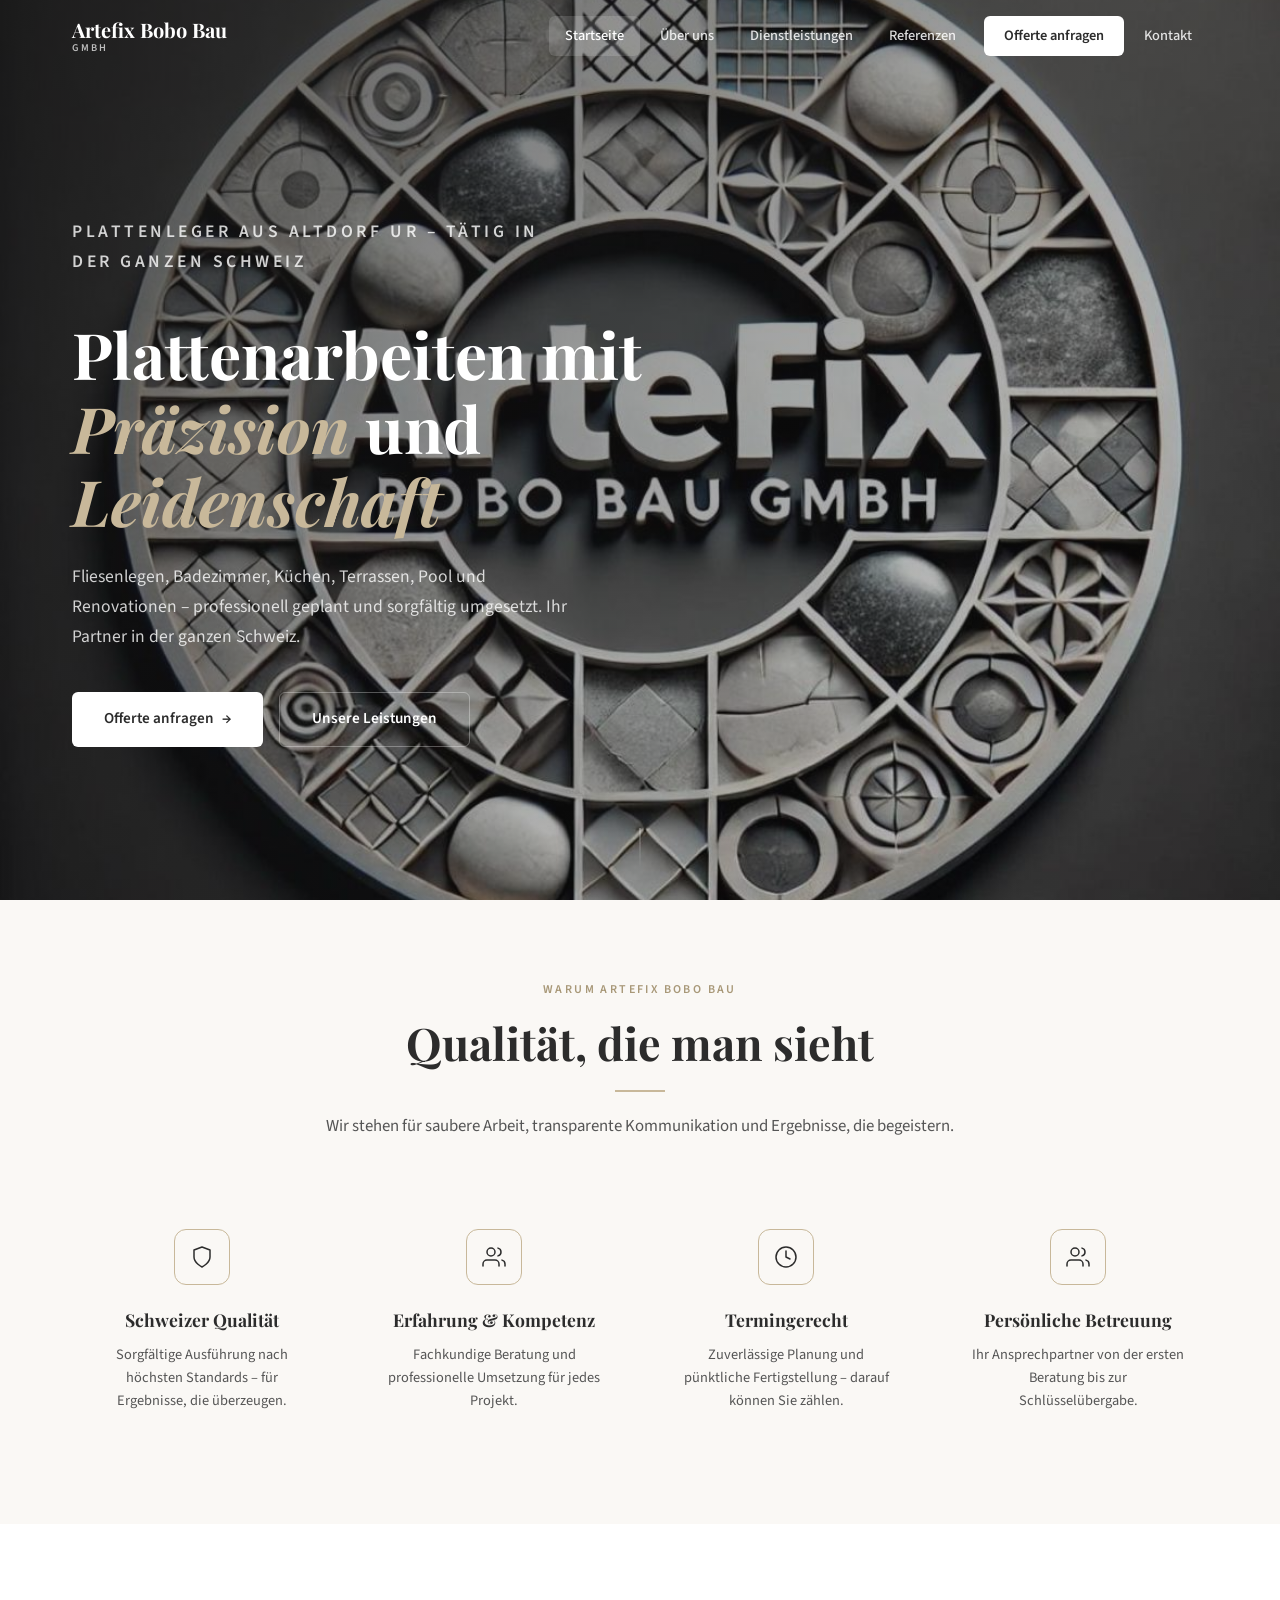
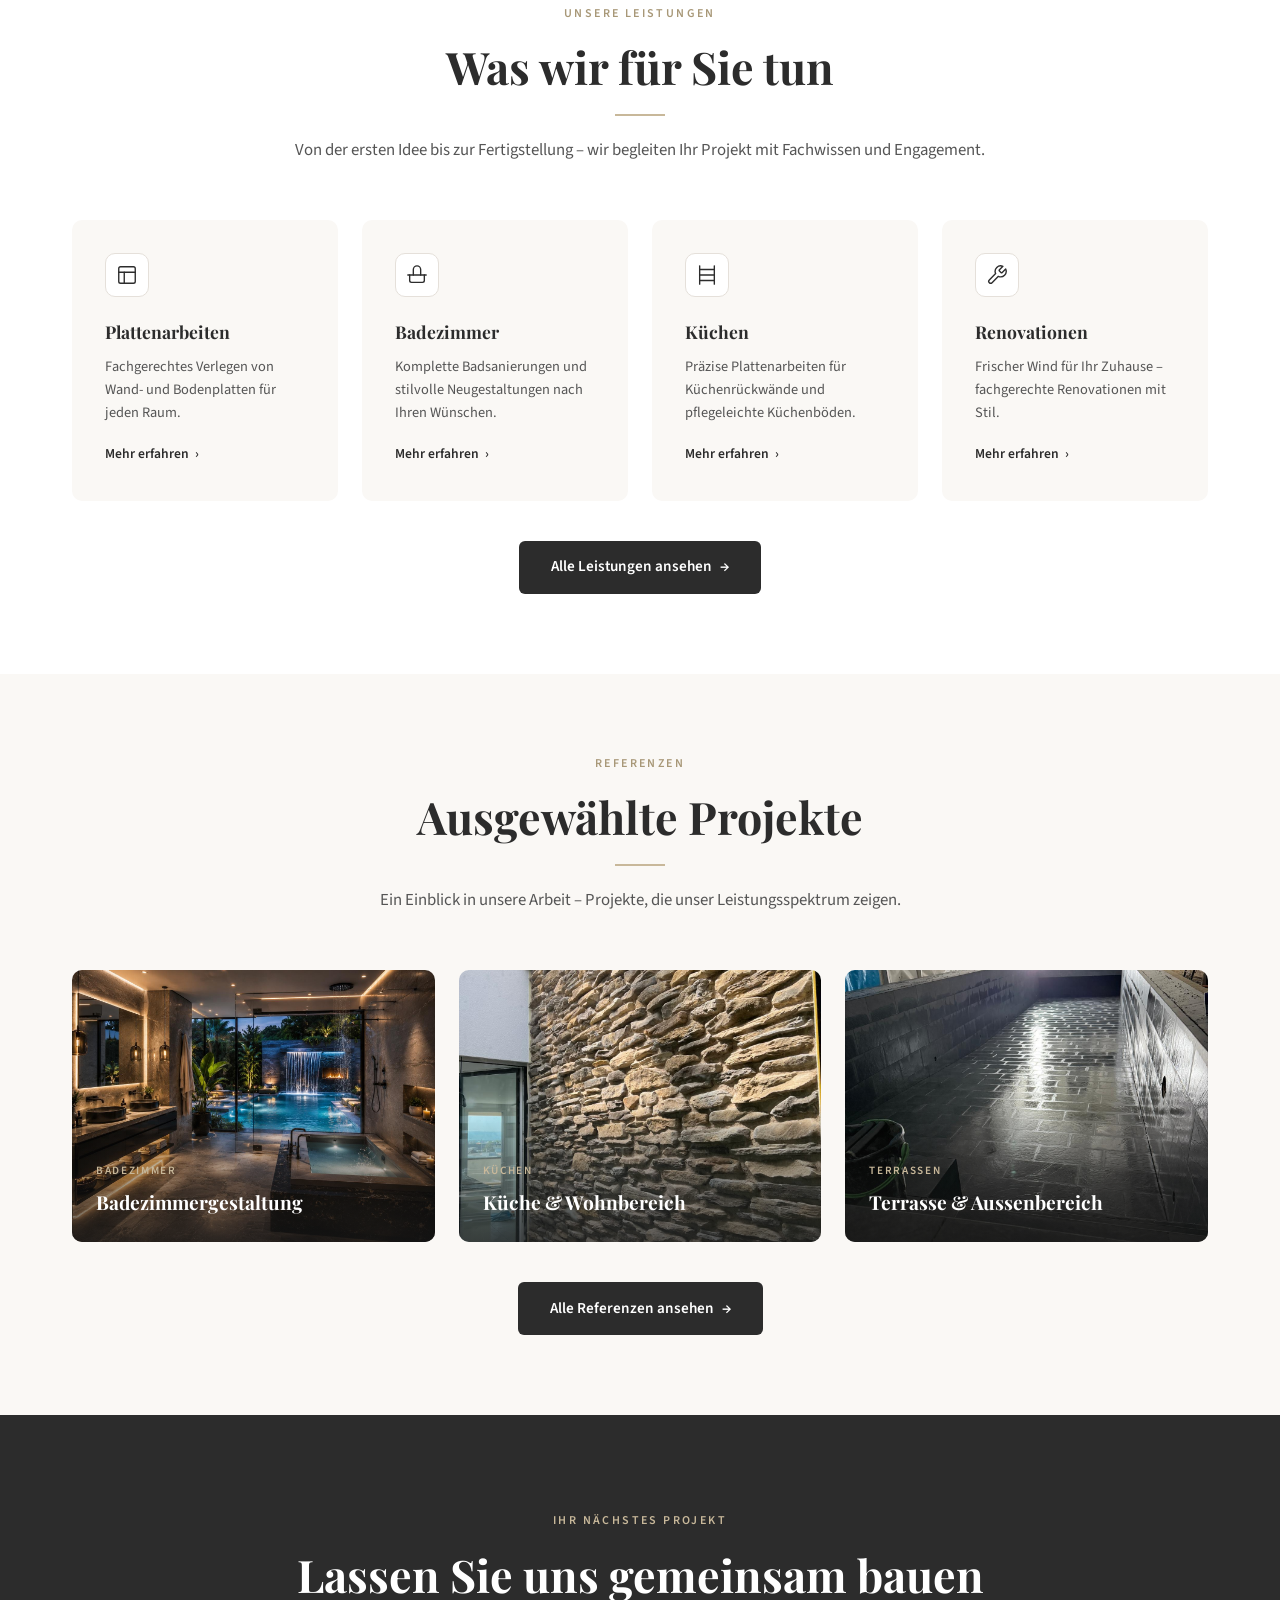
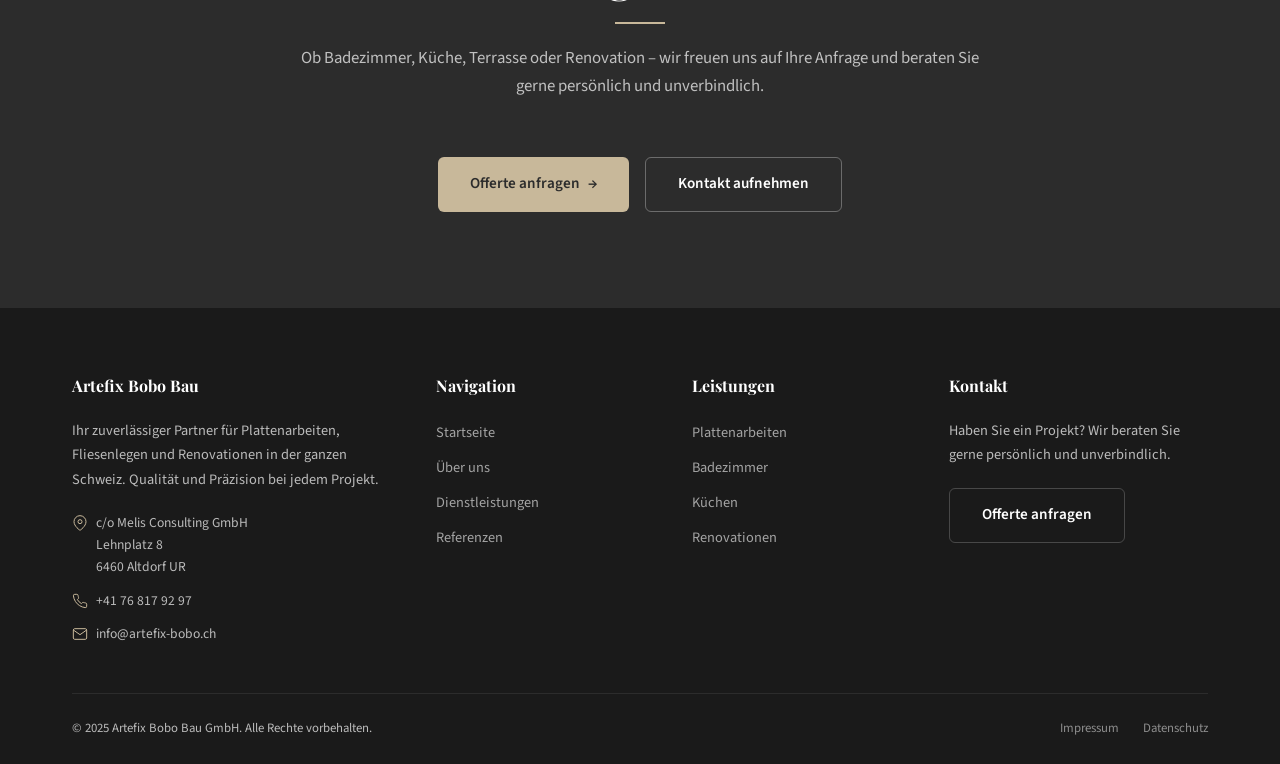
==== commit c61ca5e0: "Webseite aktualisiert" ====
--- a/index.html
+++ b/index.html
@@ -4,8 +4,8 @@
   <!-- Zeichensatz und Viewport für responsive Darstellung -->
   <meta charset="UTF-8">
   <meta name="viewport" content="width=device-width, initial-scale=1.0">
-  <title>Artefix Bobo Bau GmbH – Ihr Partner für Bau &amp; Renovation</title>
-  <meta name="description" content="Artefix Bobo Bau GmbH – Ihr Bauunternehmen in Altdorf UR für Neubauten, Umbauten und Renovationen. Qualität und Präzision seit 2023.">
+  <title>Artefix Bobo Bau GmbH – Plattenarbeiten &amp; Fliesenlegen in der ganzen Schweiz</title>
+  <meta name="description" content="Artefix Bobo Bau GmbH – Ihr Spezialist für Plattenarbeiten, Fliesenlegen, Badezimmer, Küchen, Terrassen und Renovationen. Tätig in der ganzen Schweiz.">
 
   <!-- Google Fonts – Playfair Display für Headlines, Source Sans 3 für Fliesstext -->
   <link rel="preconnect" href="https://fonts.googleapis.com">
@@ -63,18 +63,18 @@
        ============================================================ -->
   <section class="hero">
     <!-- Hintergrundbild -->
-    <div class="hero-bg" style="background-image: url('https://d2xsxph8kpxj0f.cloudfront.net/310519663348252337/ZNyBL787S9xFMkHcUXksup/hero-construction-7pvhPLmcp8osfT7pZfqxTm.webp');"></div>
+    <div class="hero-bg" style="background-image: url('bilder/logo.jpeg');"></div>
 
     <div class="container">
       <div class="hero-content">
         <!-- Kleine Überschrift über dem Haupttitel -->
-        <p class="hero-eyebrow">Bauunternehmen aus Altdorf UR</p>
+        <p class="hero-eyebrow">Plattenleger aus Altdorf UR – tätig in der ganzen Schweiz</p>
 
         <!-- Hauptüberschrift mit Akzentwort -->
-        <h1>Bauen mit <span class="accent">Präzision</span> und Leidenschaft</h1>
+        <h1>Plattenarbeiten mit <span class="accent">Präzision</span> und <span class="accent">Leidenschaft</span></h1>
 
         <!-- Kurzer Einführungstext -->
-        <p>Neubauten, Umbauten und Renovationen – professionell geplant und sorgfältig umgesetzt. Ihr Partner in der Zentralschweiz.</p>
+        <p>Fliesenlegen, Badezimmer, Küchen, Terrassen, Pool und Renovationen – professionell geplant und sorgfältig umgesetzt. Ihr Partner in der ganzen Schweiz.</p>
 
         <!-- CTA-Buttons -->
         <div class="hero-buttons">
@@ -125,7 +125,7 @@
             <svg viewBox="0 0 24 24"><path d="M17 21v-2a4 4 0 0 0-4-4H5a4 4 0 0 0-4 4v2"/><circle cx="9" cy="7" r="4"/><path d="M23 21v-2a4 4 0 0 0-3-3.87"/><path d="M16 3.13a4 4 0 0 1 0 7.75"/></svg>
           </div>
           <h3>Erfahrung &amp; Kompetenz</h3>
-          <p>Fachkundige Beratung und professionelle Umsetzung für jedes Bauprojekt.</p>
+          <p>Fachkundige Beratung und professionelle Umsetzung für jedes Projekt.</p>
         </div>
 
         <!-- Vorteil 3: Termingerecht -->
@@ -159,32 +159,42 @@
         <p class="section-eyebrow">Unsere Leistungen</p>
         <h2 class="section-title">Was wir für Sie tun</h2>
         <div class="section-line"></div>
-        <p class="section-subtitle">Von der ersten Idee bis zur Fertigstellung – wir begleiten Ihr Bauprojekt mit Fachwissen und Engagement.</p>
+        <p class="section-subtitle">Von der ersten Idee bis zur Fertigstellung – wir begleiten Ihr Projekt mit Fachwissen und Engagement.</p>
       </div>
 
       <div class="services-grid">
-        <!-- Karte: Neubauten -->
+        <!-- Karte: Plattenarbeiten -->
         <a href="dienstleistungen.html" class="service-card fade-in delay-1">
           <div class="card-icon">
-            <svg viewBox="0 0 24 24"><path d="M3 9l9-7 9 7v11a2 2 0 0 1-2 2H5a2 2 0 0 1-2-2z"/><polyline points="9 22 9 12 15 12 15 22"/></svg>
-          </div>
-          <h3>Neubauten</h3>
-          <p>Vom Fundament bis zum Dach – wir realisieren Ihren Neubau mit Präzision.</p>
+            <svg viewBox="0 0 24 24"><rect x="3" y="3" width="18" height="18" rx="2" ry="2"/><line x1="3" y1="9" x2="21" y2="9"/><line x1="9" y1="21" x2="9" y2="9"/></svg>
+          </div>
+          <h3>Plattenarbeiten</h3>
+          <p>Fachgerechtes Verlegen von Wand- und Bodenplatten für jeden Raum.</p>
           <span class="card-link">Mehr erfahren <span class="arrow">›</span></span>
         </a>
 
-        <!-- Karte: Umbauten -->
+        <!-- Karte: Badezimmer -->
         <a href="dienstleistungen.html" class="service-card fade-in delay-2">
           <div class="card-icon">
-            <svg viewBox="0 0 24 24"><rect x="2" y="7" width="20" height="14" rx="2" ry="2"/><path d="M16 21V5a2 2 0 0 0-2-2h-4a2 2 0 0 0-2 2v16"/></svg>
-          </div>
-          <h3>Umbauten</h3>
-          <p>Bestehende Räume neu denken und funktional umgestalten.</p>
+            <svg viewBox="0 0 24 24"><path d="M2 12h20"/><path d="M4 12v6a2 2 0 0 0 2 2h12a2 2 0 0 0 2-2v-6"/><path d="M8 12V6a4 4 0 0 1 8 0v6"/></svg>
+          </div>
+          <h3>Badezimmer</h3>
+          <p>Komplette Badsanierungen und stilvolle Neugestaltungen nach Ihren Wünschen.</p>
           <span class="card-link">Mehr erfahren <span class="arrow">›</span></span>
         </a>
 
+        <!-- Karte: Küchen -->
+        <a href="dienstleistungen.html" class="service-card fade-in delay-3">
+          <div class="card-icon">
+            <svg viewBox="0 0 24 24"><path d="M4 2v20"/><path d="M20 2v20"/><path d="M4 12h16"/><path d="M4 6h16"/><path d="M4 18h16"/></svg>
+          </div>
+          <h3>Küchen</h3>
+          <p>Präzise Plattenarbeiten für Küchenrückwände und pflegeleichte Küchenböden.</p>
+          <span class="card-link">Mehr erfahren <span class="arrow">›</span></span>
+        </a>
+
         <!-- Karte: Renovationen -->
-        <a href="dienstleistungen.html" class="service-card fade-in delay-3">
+        <a href="dienstleistungen.html" class="service-card fade-in delay-4">
           <div class="card-icon">
             <svg viewBox="0 0 24 24"><path d="M14.7 6.3a1 1 0 0 0 0 1.4l1.6 1.6a1 1 0 0 0 1.4 0l3.77-3.77a6 6 0 0 1-7.94 7.94l-6.91 6.91a2.12 2.12 0 0 1-3-3l6.91-6.91a6 6 0 0 1 7.94-7.94l-3.76 3.76z"/></svg>
           </div>
@@ -192,16 +202,6 @@
           <p>Frischer Wind für Ihr Zuhause – fachgerechte Renovationen mit Stil.</p>
           <span class="card-link">Mehr erfahren <span class="arrow">›</span></span>
         </a>
-
-        <!-- Karte: Sanierungen -->
-        <a href="dienstleistungen.html" class="service-card fade-in delay-4">
-          <div class="card-icon">
-            <svg viewBox="0 0 24 24"><polyline points="22 12 18 12 15 21 9 3 6 12 2 12"/></svg>
-          </div>
-          <h3>Sanierungen</h3>
-          <p>Substanz erhalten und aufwerten – nachhaltig und durchdacht.</p>
-          <span class="card-link">Mehr erfahren <span class="arrow">›</span></span>
-        </a>
       </div>
 
       <div class="center-btn fade-in">
@@ -220,34 +220,34 @@
         <p class="section-eyebrow">Referenzen</p>
         <h2 class="section-title">Ausgewählte Projekte</h2>
         <div class="section-line"></div>
-        <p class="section-subtitle">Ein Einblick in unsere Arbeit – jedes Projekt wird mit derselben Sorgfalt und Leidenschaft umgesetzt.</p>
+        <p class="section-subtitle">Ein Einblick in unsere Arbeit – Projekte, die unser Leistungsspektrum zeigen.</p>
       </div>
 
       <div class="references-grid">
         <!-- Referenz 1: Badezimmer -->
         <div class="reference-card fade-in delay-1">
-          <img src="https://d2xsxph8kpxj0f.cloudfront.net/310519663348252337/ZNyBL787S9xFMkHcUXksup/renovation-bathroom-GT8gTVnNJyG546KEWqYM2K.webp" alt="Badezimmer-Renovation" loading="lazy">
+          <img src="bilder/bad.jpeg" alt="Badezimmergestaltung – Artefix Bobo Bau" loading="lazy">
           <div class="card-overlay">
-            <span class="card-tag">Renovation</span>
-            <span class="card-title">Badezimmer-Renovation</span>
+            <span class="card-tag">Badezimmer</span>
+            <span class="card-title">Badezimmergestaltung</span>
           </div>
         </div>
 
         <!-- Referenz 2: Küche -->
         <div class="reference-card fade-in delay-2">
-          <img src="https://d2xsxph8kpxj0f.cloudfront.net/310519663348252337/ZNyBL787S9xFMkHcUXksup/kitchen-remodel-B4FqkYWvM2LK8wR2ts5jp8.webp" alt="Küche & Wohnbereich" loading="lazy">
+          <img src="bilder/steinwand.jpeg" alt="Küche & Wohnbereich – Natursteinwand" loading="lazy">
           <div class="card-overlay">
-            <span class="card-tag">Umbau</span>
+            <span class="card-tag">Küchen</span>
             <span class="card-title">Küche &amp; Wohnbereich</span>
           </div>
         </div>
 
         <!-- Referenz 3: Fassade -->
         <div class="reference-card fade-in delay-3">
-          <img src="https://d2xsxph8kpxj0f.cloudfront.net/310519663348252337/ZNyBL787S9xFMkHcUXksup/facade-work-JnAajxdcUPLHYqiF4d6e9M.webp" alt="Fassadensanierung" loading="lazy">
+          <img src="bilder/pool.jpeg" alt="Terrasse & Aussenbereich – Pool" loading="lazy">
           <div class="card-overlay">
-            <span class="card-tag">Sanierung</span>
-            <span class="card-title">Fassadensanierung</span>
+            <span class="card-tag">Terrassen</span>
+            <span class="card-title">Terrasse &amp; Aussenbereich</span>
           </div>
         </div>
       </div>
@@ -268,7 +268,7 @@
         <p class="section-eyebrow">Ihr nächstes Projekt</p>
         <h2 class="section-title">Lassen Sie uns gemeinsam bauen</h2>
         <div class="section-line"></div>
-        <p class="section-subtitle">Ob Neubau, Umbau oder Renovation – wir freuen uns auf Ihre Anfrage und beraten Sie gerne persönlich und unverbindlich.</p>
+        <p class="section-subtitle">Ob Badezimmer, Küche, Terrasse oder Renovation – wir freuen uns auf Ihre Anfrage und beraten Sie gerne persönlich und unverbindlich.</p>
       </div>
       <div class="cta-buttons fade-in">
         <a href="offerte.html" class="btn btn-primary">Offerte anfragen <span class="arrow">→</span></a>
@@ -287,10 +287,18 @@
         <!-- Spalte 1: Firmeninfos -->
         <div class="footer-brand">
           <h4>Artefix Bobo Bau</h4>
-          <p>Ihr zuverlässiger Partner für Neubauten, Umbauten und Renovationen in der Zentralschweiz. Qualität und Präzision seit 2023.</p>
+          <p>Ihr zuverlässiger Partner für Plattenarbeiten, Fliesenlegen und Renovationen in der ganzen Schweiz. Qualität und Präzision bei jedem Projekt.</p>
           <div class="footer-address">
             <svg viewBox="0 0 24 24"><path d="M21 10c0 7-9 13-9 13s-9-6-9-13a9 9 0 0 1 18 0z"/><circle cx="12" cy="10" r="3"/></svg>
             <span>c/o Melis Consulting GmbH<br>Lehnplatz 8<br>6460 Altdorf UR</span>
+          </div>
+          <div class="footer-address" style="margin-top:0.75rem;">
+            <svg viewBox="0 0 24 24"><path d="M22 16.92v3a2 2 0 0 1-2.18 2 19.79 19.79 0 0 1-8.63-3.07 19.5 19.5 0 0 1-6-6 19.79 19.79 0 0 1-3.07-8.67A2 2 0 0 1 4.11 2h3a2 2 0 0 1 2 1.72 12.84 12.84 0 0 0 .7 2.81 2 2 0 0 1-.45 2.11L8.09 9.91a16 16 0 0 0 6 6l1.27-1.27a2 2 0 0 1 2.11-.45 12.84 12.84 0 0 0 2.81.7A2 2 0 0 1 22 16.92z"/></svg>
+            <span><a href="tel:+41768179297" style="color:inherit;">+41 76 817 92 97</a></span>
+          </div>
+          <div class="footer-address" style="margin-top:0.75rem;">
+            <svg viewBox="0 0 24 24"><path d="M4 4h16c1.1 0 2 .9 2 2v12c0 1.1-.9 2-2 2H4c-1.1 0-2-.9-2-2V6c0-1.1.9-2 2-2z"/><polyline points="22,6 12,13 2,6"/></svg>
+            <span><a href="mailto:info@artefix-bobo.ch" style="color:inherit;">info@artefix-bobo.ch</a></span>
           </div>
         </div>
 
@@ -309,18 +317,17 @@
         <div class="footer-nav">
           <h4>Leistungen</h4>
           <ul>
-            <li><a href="dienstleistungen.html">Neubauten</a></li>
-            <li><a href="dienstleistungen.html">Umbauten</a></li>
+            <li><a href="dienstleistungen.html">Plattenarbeiten</a></li>
+            <li><a href="dienstleistungen.html">Badezimmer</a></li>
+            <li><a href="dienstleistungen.html">Küchen</a></li>
             <li><a href="dienstleistungen.html">Renovationen</a></li>
-            <li><a href="dienstleistungen.html">Sanierungen</a></li>
-            <li><a href="dienstleistungen.html">Innenausbau</a></li>
           </ul>
         </div>
 
         <!-- Spalte 4: Kontakt-CTA -->
         <div class="footer-cta">
           <h4>Kontakt</h4>
-          <p>Haben Sie ein Bauprojekt? Wir beraten Sie gerne persönlich und unverbindlich.</p>
+          <p>Haben Sie ein Projekt? Wir beraten Sie gerne persönlich und unverbindlich.</p>
           <a href="offerte.html" class="btn btn-outline" style="color:#fff; border-color:rgba(255,255,255,0.2);">Offerte anfragen</a>
         </div>
       </div>
